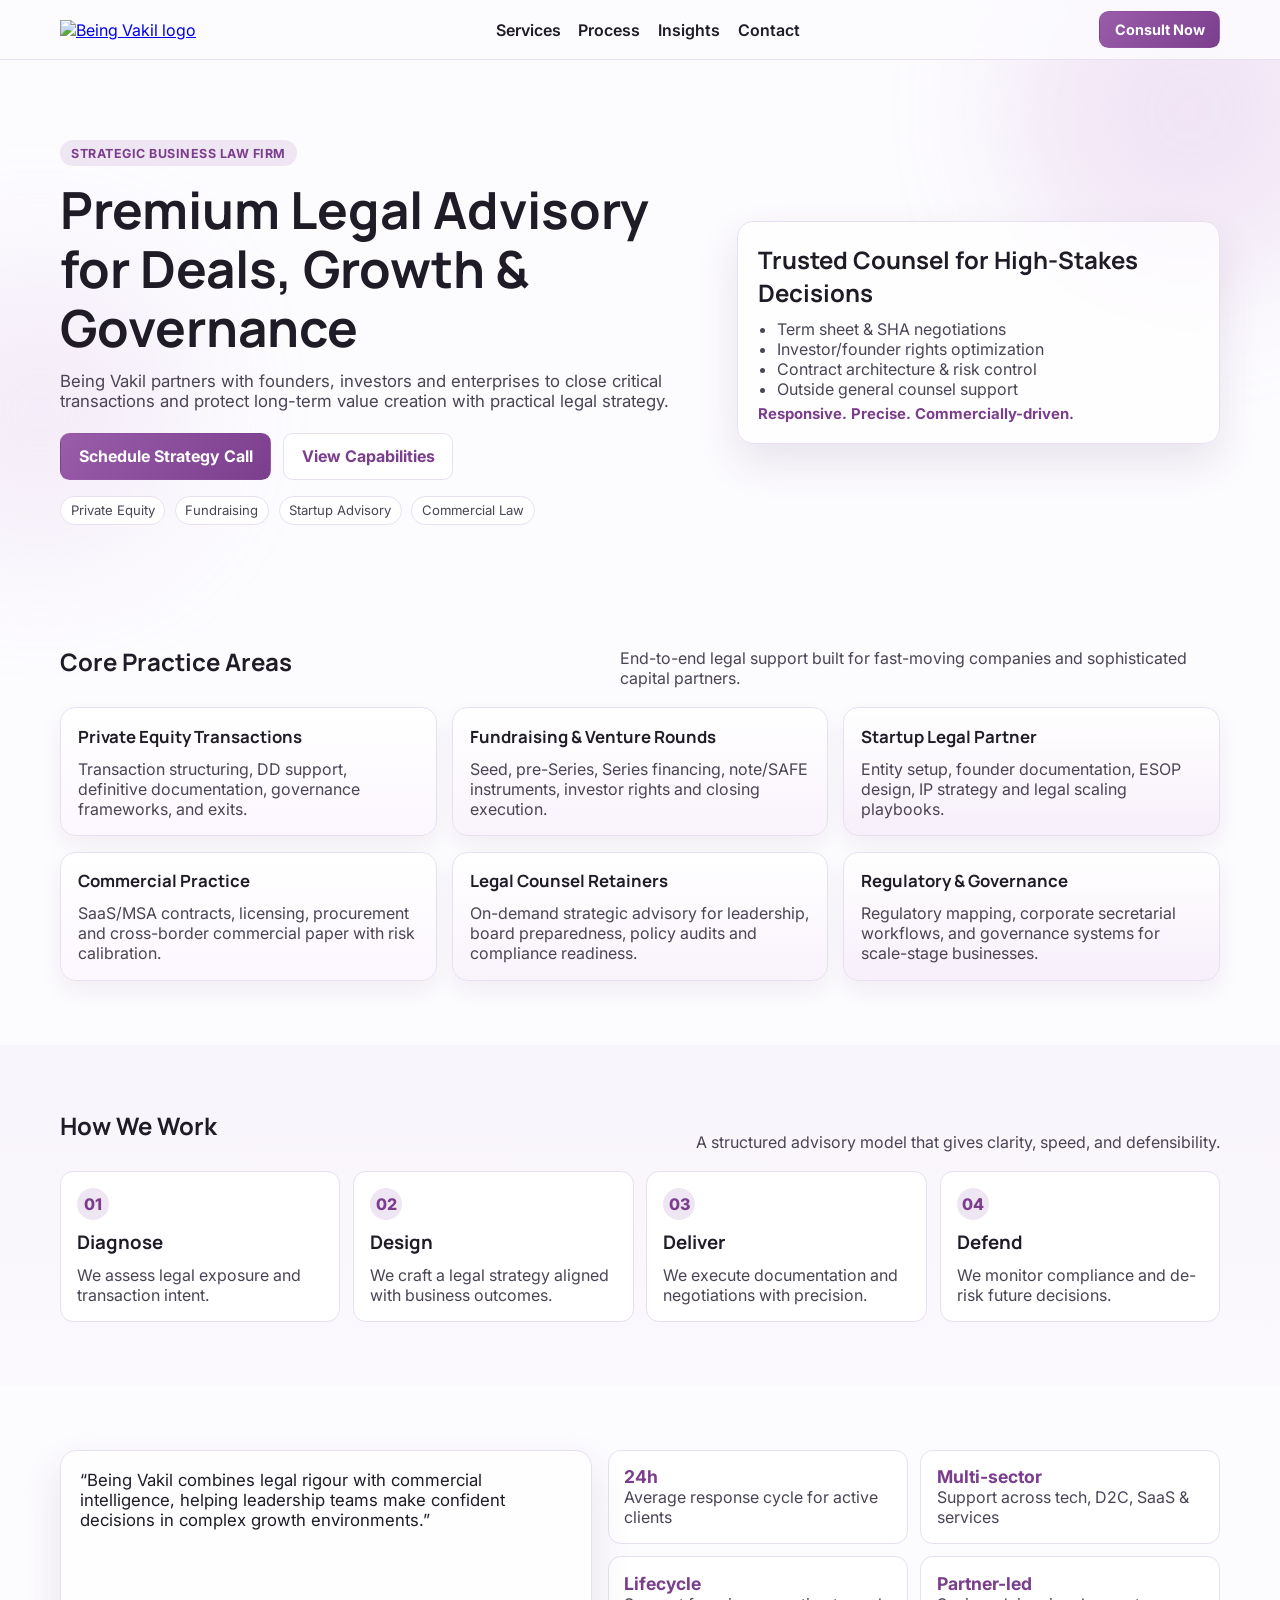
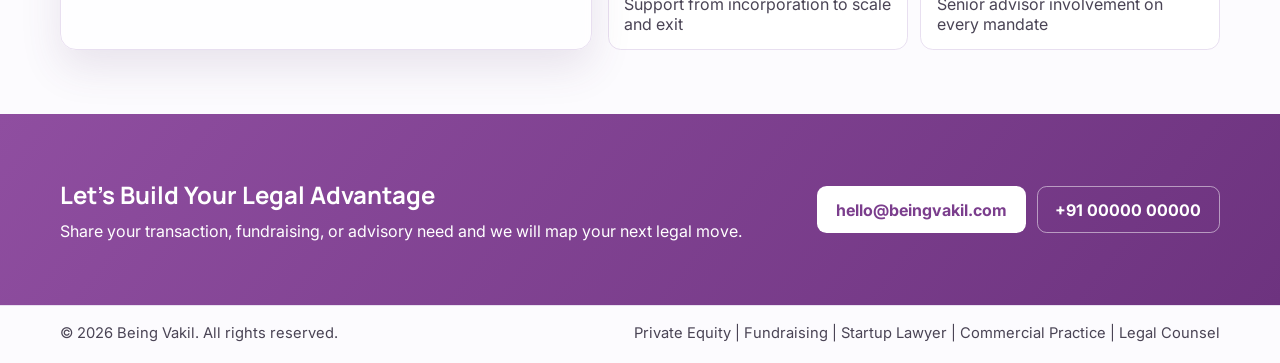
==== index.html @ 8bf1c272 "Upgrade Being Vakil site with premium rich UI/UX" ====
<!doctype html>
<html lang="en">
  <head>
    <meta charset="UTF-8" />
    <meta name="viewport" content="width=device-width, initial-scale=1.0" />
    <title>Being Vakil | Private Equity, Fundraising & Startup Legal Counsel</title>
    <meta
      name="description"
      content="Being Vakil is a business law firm advising private equity funds, founders and growth companies on fundraising, commercial contracts, and strategic legal counsel."
    />
    <link rel="preconnect" href="https://fonts.googleapis.com" />
    <link rel="preconnect" href="https://fonts.gstatic.com" crossorigin />
    <link
      href="https://fonts.googleapis.com/css2?family=Inter:wght@400;500;600;700;800&family=Manrope:wght@700;800&display=swap"
      rel="stylesheet"
    />
    <link rel="stylesheet" href="styles.css" />
  </head>
  <body>
    <div class="bg-orb orb-1" aria-hidden="true"></div>
    <div class="bg-orb orb-2" aria-hidden="true"></div>

    <header class="site-header">
      <div class="container nav-wrap">
        <a href="#" class="brand" aria-label="Being Vakil home">
          <img src="assets/logo.png" alt="Being Vakil logo" />
        </a>
        <nav>
          <ul class="nav-links">
            <li><a href="#services">Services</a></li>
            <li><a href="#process">Process</a></li>
            <li><a href="#insights">Insights</a></li>
            <li><a href="#contact">Contact</a></li>
          </ul>
        </nav>
        <a class="btn btn-sm btn-primary" href="#contact">Consult Now</a>
      </div>
    </header>

    <main>
      <section class="hero">
        <div class="container hero-grid">
          <div>
            <span class="eyebrow">Strategic Business Law Firm</span>
            <h1>Premium Legal Advisory for Deals, Growth & Governance</h1>
            <p class="lead">
              Being Vakil partners with founders, investors and enterprises to close critical transactions and protect long-term
              value creation with practical legal strategy.
            </p>
            <div class="hero-actions">
              <a class="btn btn-primary" href="#contact">Schedule Strategy Call</a>
              <a class="btn btn-soft" href="#services">View Capabilities</a>
            </div>
            <div class="hero-points">
              <span>Private Equity</span>
              <span>Fundraising</span>
              <span>Startup Advisory</span>
              <span>Commercial Law</span>
            </div>
          </div>
          <aside class="panel glass">
            <h2>Trusted Counsel for High-Stakes Decisions</h2>
            <ul>
              <li>Term sheet & SHA negotiations</li>
              <li>Investor/founder rights optimization</li>
              <li>Contract architecture & risk control</li>
              <li>Outside general counsel support</li>
            </ul>
            <p class="panel-foot">Responsive. Precise. Commercially-driven.</p>
          </aside>
        </div>
      </section>

      <section id="services" class="section">
        <div class="container">
          <div class="section-head">
            <h2>Core Practice Areas</h2>
            <p>End-to-end legal support built for fast-moving companies and sophisticated capital partners.</p>
          </div>
          <div class="service-grid">
            <article class="card card-1">
              <h3>Private Equity Transactions</h3>
              <p>Transaction structuring, DD support, definitive documentation, governance frameworks, and exits.</p>
            </article>
            <article class="card card-2">
              <h3>Fundraising & Venture Rounds</h3>
              <p>Seed, pre-Series, Series financing, note/SAFE instruments, investor rights and closing execution.</p>
            </article>
            <article class="card card-3">
              <h3>Startup Legal Partner</h3>
              <p>Entity setup, founder documentation, ESOP design, IP strategy and legal scaling playbooks.</p>
            </article>
            <article class="card card-4">
              <h3>Commercial Practice</h3>
              <p>SaaS/MSA contracts, licensing, procurement and cross-border commercial paper with risk calibration.</p>
            </article>
            <article class="card card-5">
              <h3>Legal Counsel Retainers</h3>
              <p>On-demand strategic advisory for leadership, board preparedness, policy audits and compliance readiness.</p>
            </article>
            <article class="card card-6">
              <h3>Regulatory & Governance</h3>
              <p>Regulatory mapping, corporate secretarial workflows, and governance systems for scale-stage businesses.</p>
            </article>
          </div>
        </div>
      </section>

      <section id="process" class="section alt">
        <div class="container">
          <div class="section-head">
            <h2>How We Work</h2>
            <p>A structured advisory model that gives clarity, speed, and defensibility.</p>
          </div>
          <div class="timeline">
            <article><span>01</span><h3>Diagnose</h3><p>We assess legal exposure and transaction intent.</p></article>
            <article><span>02</span><h3>Design</h3><p>We craft a legal strategy aligned with business outcomes.</p></article>
            <article><span>03</span><h3>Deliver</h3><p>We execute documentation and negotiations with precision.</p></article>
            <article><span>04</span><h3>Defend</h3><p>We monitor compliance and de-risk future decisions.</p></article>
          </div>
        </div>
      </section>

      <section id="insights" class="section">
        <div class="container insights">
          <div class="quote glass">
            <p>
              “Being Vakil combines legal rigour with commercial intelligence, helping leadership teams make confident decisions
              in complex growth environments.”
            </p>
          </div>
          <div class="stat-grid">
            <div><strong>24h</strong><span>Average response cycle for active clients</span></div>
            <div><strong>Multi-sector</strong><span>Support across tech, D2C, SaaS & services</span></div>
            <div><strong>Lifecycle</strong><span>Support from incorporation to scale and exit</span></div>
            <div><strong>Partner-led</strong><span>Senior advisor involvement on every mandate</span></div>
          </div>
        </div>
      </section>

      <section id="contact" class="section cta">
        <div class="container cta-wrap">
          <div>
            <h2>Let’s Build Your Legal Advantage</h2>
            <p>Share your transaction, fundraising, or advisory need and we will map your next legal move.</p>
          </div>
          <div class="cta-actions">
            <a href="mailto:hello@beingvakil.com" class="btn btn-light">hello@beingvakil.com</a>
            <a href="tel:+910000000000" class="btn btn-ghost">+91 00000 00000</a>
          </div>
        </div>
      </section>
    </main>

    <footer class="site-footer">
      <div class="container footer-wrap">
        <p>© <span id="year"></span> Being Vakil. All rights reserved.</p>
        <p>Private Equity | Fundraising | Startup Lawyer | Commercial Practice | Legal Counsel</p>
      </div>
    </footer>

    <script>
      document.getElementById('year').textContent = new Date().getFullYear();
    </script>
  </body>
</html>
---- styles.css ----
:root {
  --brand: #9a5daa;
  --brand-strong: #7b3e8d;
  --brand-soft: #efe6f3;
  --ink: #1f1b27;
  --text: #4a4455;
  --line: #e8dff0;
  --bg: #fcfbfe;
  --white: #fff;
}
* { box-sizing: border-box; }
body { margin: 0; font-family: Inter, sans-serif; color: var(--text); background: var(--bg); }
h1,h2,h3 { color: var(--ink); margin: 0 0 .65rem; font-family: Manrope, Inter, sans-serif; }
p { margin: 0; }
.container { width: min(1160px, 92vw); margin: auto; }

.bg-orb { position: fixed; border-radius: 50%; filter: blur(65px); z-index: -1; opacity: .35; }
.orb-1 { width: 340px; height: 340px; background: #dcbde6; top: -60px; right: -80px; }
.orb-2 { width: 280px; height: 280px; background: #e7d2ee; left: -100px; top: 30%; }

.site-header { position: sticky; top: 0; z-index: 30; border-bottom: 1px solid var(--line); backdrop-filter: blur(10px); background: rgba(252,251,254,.88); }
.nav-wrap { display: flex; align-items: center; justify-content: space-between; padding: .7rem 0; gap: 1rem; }
.brand img { height: 62px; }
.nav-links { display: flex; list-style: none; gap: 1.1rem; margin: 0; padding: 0; }
.nav-links a { text-decoration: none; color: var(--ink); font-weight: 600; }

.hero { padding: 5rem 0 3.5rem; }
.hero-grid { display: grid; grid-template-columns: 1.2fr .9fr; gap: 2rem; align-items: center; }
.eyebrow { display: inline-block; margin-bottom: .85rem; background: var(--brand-soft); color: var(--brand-strong); padding: .35rem .7rem; border-radius: 999px; font-size: .78rem; font-weight: 700; letter-spacing: .04em; text-transform: uppercase; }
h1 { font-size: clamp(2rem, 4vw, 3.35rem); line-height: 1.15; }
.lead { margin-top: .9rem; font-size: 1.05rem; max-width: 62ch; }
.hero-actions { margin-top: 1.35rem; display: flex; gap: .75rem; flex-wrap: wrap; }
.hero-points { margin-top: 1rem; display: flex; flex-wrap: wrap; gap: .6rem; }
.hero-points span { font-size: .82rem; border: 1px solid var(--line); background: #fff; padding: .35rem .6rem; border-radius: 999px; }

.btn { text-decoration: none; border-radius: .6rem; font-weight: 700; display: inline-block; padding: .78rem 1.1rem; border: 1px solid transparent; }
.btn-sm { padding: .56rem .9rem; font-size: .9rem; }
.btn-primary { color: #fff; background: linear-gradient(135deg, var(--brand), var(--brand-strong)); }
.btn-soft { border-color: var(--line); color: var(--brand-strong); background: #fff; }
.btn-light { background: #fff; color: var(--brand-strong); }
.btn-ghost { border-color: rgba(255,255,255,.5); color: #fff; }

.panel { border: 1px solid var(--line); border-radius: 1rem; padding: 1.3rem; }
.glass { background: rgba(255,255,255,.72); box-shadow: 0 18px 42px rgba(90,55,110,.12); backdrop-filter: blur(6px); }
.panel ul { margin: .65rem 0 .35rem; padding-left: 1.15rem; }
.panel-foot { color: var(--brand-strong); font-weight: 700; font-size: .93rem; }

.section { padding: 4rem 0; }
.section-head { display: flex; justify-content: space-between; gap: 1rem; align-items: end; margin-bottom: 1.2rem; }
.section-head p { max-width: 60ch; }
.alt { background: linear-gradient(180deg, #f8f4fb, #fbf9fd); }

.service-grid { display: grid; grid-template-columns: repeat(3,1fr); gap: .95rem; }
.card { padding: 1.05rem; border: 1px solid var(--line); border-radius: .95rem; background: #fff; box-shadow: 0 10px 24px rgba(60,34,76,.06); }
.card h3 { font-size: 1.05rem; }
.card-1,.card-4 { background: linear-gradient(180deg,#fff,#fcf7ff); }
.card-2,.card-5 { background: linear-gradient(180deg,#fff,#f9f3fc); }
.card-3,.card-6 { background: linear-gradient(180deg,#fff,#f7effa); }

.timeline { display: grid; grid-template-columns: repeat(4,1fr); gap: .8rem; }
.timeline article { background: #fff; border: 1px solid var(--line); border-radius: .8rem; padding: 1rem; }
.timeline span { display: inline-flex; width: 2rem; height: 2rem; border-radius: 50%; align-items: center; justify-content: center; background: var(--brand-soft); color: var(--brand-strong); font-weight: 800; margin-bottom: .55rem; }

.insights { display: grid; grid-template-columns: 1fr 1.15fr; gap: 1rem; }
.quote { padding: 1.2rem; border: 1px solid var(--line); border-radius: 1rem; font-size: 1.05rem; color: var(--ink); }
.stat-grid { display: grid; grid-template-columns: repeat(2,1fr); gap: .8rem; }
.stat-grid div { background: #fff; border: 1px solid var(--line); border-radius: .8rem; padding: .95rem; }
.stat-grid strong { color: var(--brand-strong); display: block; font-size: 1.1rem; }

.cta { background: linear-gradient(128deg, #8f4ea0, #6d337f); color: #fff; }
.cta h2, .cta p { color: #fff; }
.cta-wrap { display: flex; justify-content: space-between; align-items: center; gap: 1rem; }
.cta-actions { display: flex; gap: .7rem; flex-wrap: wrap; }

.site-footer { border-top: 1px solid var(--line); padding: 1.1rem 0 1.3rem; font-size: .92rem; }
.footer-wrap { display:flex; justify-content: space-between; gap:1rem; flex-wrap: wrap; }

@media (max-width: 980px) {
  .hero-grid,.insights,.service-grid,.timeline { grid-template-columns: 1fr; }
  .nav-links { display: none; }
  .site-header .btn-sm { display: none; }
  .section-head { flex-direction: column; align-items: start; }
  .cta-wrap { flex-direction: column; align-items: start; }
}
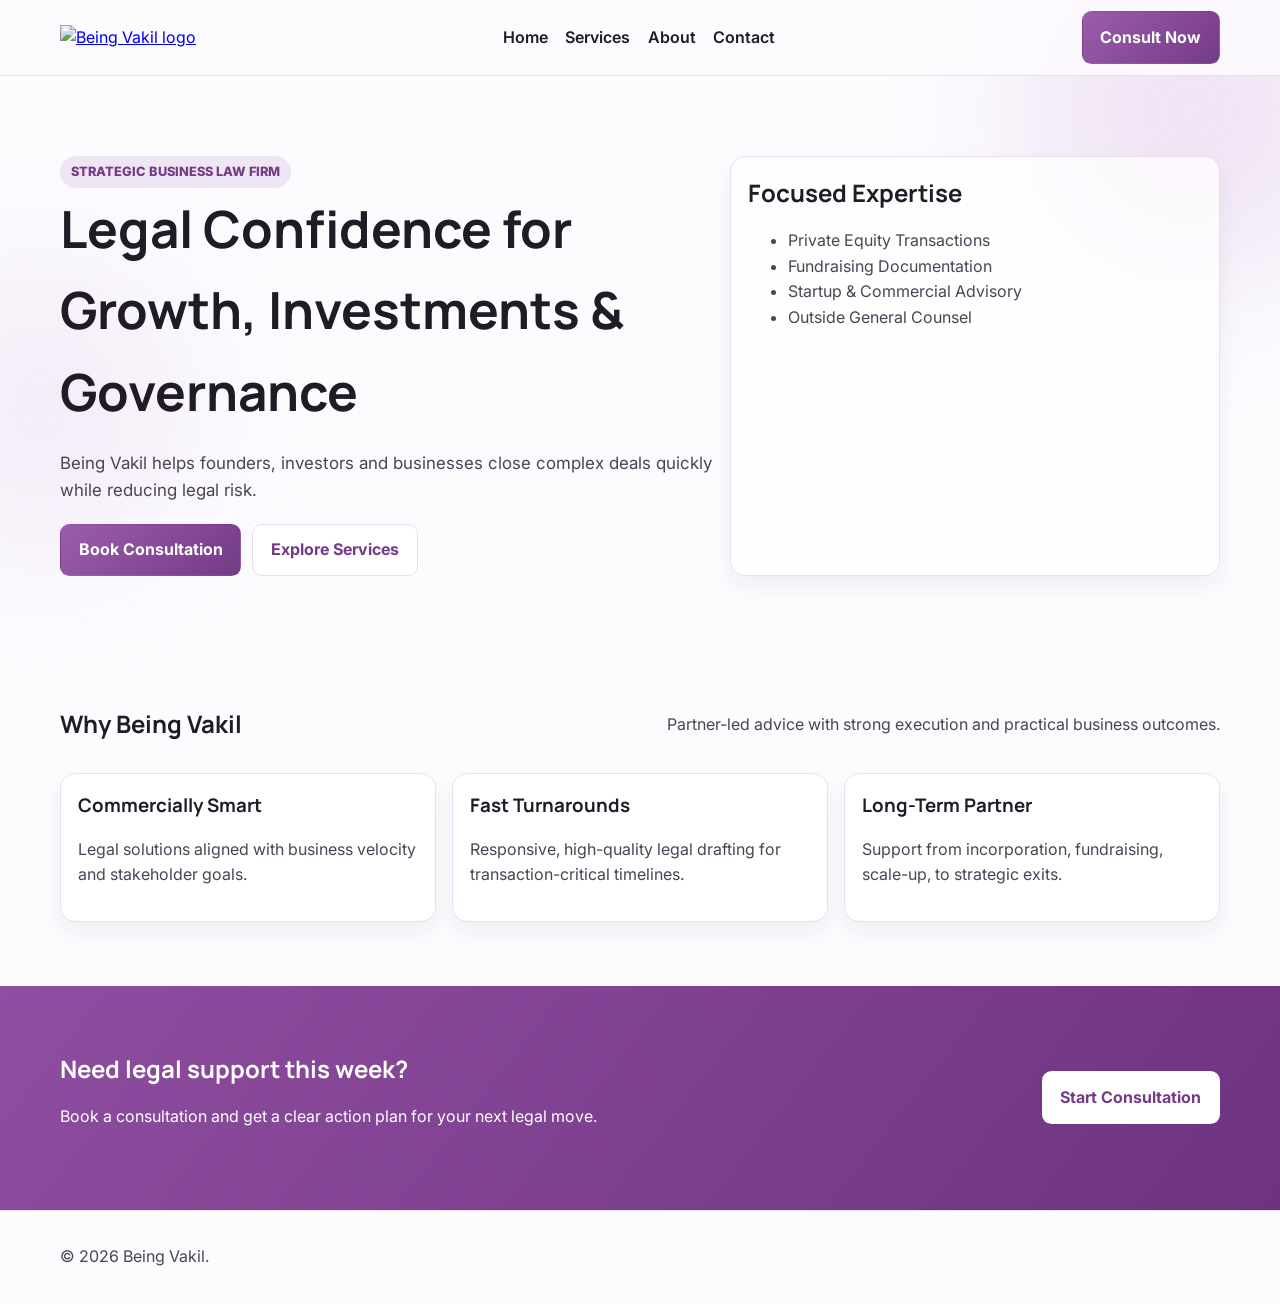
==== commit 686a7a8a: "Build rich multi-page UX with micro-interactions and consultation form" ====
--- a/index.html
+++ b/index.html
@@ -3,37 +3,31 @@
   <head>
     <meta charset="UTF-8" />
     <meta name="viewport" content="width=device-width, initial-scale=1.0" />
-    <title>Being Vakil | Private Equity, Fundraising & Startup Legal Counsel</title>
-    <meta
-      name="description"
-      content="Being Vakil is a business law firm advising private equity funds, founders and growth companies on fundraising, commercial contracts, and strategic legal counsel."
-    />
+    <title>Being Vakil | Premium Legal Advisory</title>
+    <meta name="description" content="Being Vakil advises founders, funds, and enterprises on private equity, fundraising, commercial practice and strategic legal counsel." />
     <link rel="preconnect" href="https://fonts.googleapis.com" />
     <link rel="preconnect" href="https://fonts.gstatic.com" crossorigin />
-    <link
-      href="https://fonts.googleapis.com/css2?family=Inter:wght@400;500;600;700;800&family=Manrope:wght@700;800&display=swap"
-      rel="stylesheet"
-    />
+    <link href="https://fonts.googleapis.com/css2?family=Inter:wght@400;500;600;700;800&family=Manrope:wght@700;800&display=swap" rel="stylesheet" />
     <link rel="stylesheet" href="styles.css" />
   </head>
   <body>
     <div class="bg-orb orb-1" aria-hidden="true"></div>
     <div class="bg-orb orb-2" aria-hidden="true"></div>
-
     <header class="site-header">
       <div class="container nav-wrap">
-        <a href="#" class="brand" aria-label="Being Vakil home">
-          <img src="assets/logo.png" alt="Being Vakil logo" />
-        </a>
-        <nav>
+        <a href="index.html" class="brand"><img src="assets/logo.png" alt="Being Vakil logo" /></a>
+        <button class="hamburger" aria-label="Open navigation" aria-expanded="false" aria-controls="mobile-menu">
+          <span></span><span></span><span></span>
+        </button>
+        <nav id="mobile-menu" class="nav-shell">
           <ul class="nav-links">
-            <li><a href="#services">Services</a></li>
-            <li><a href="#process">Process</a></li>
-            <li><a href="#insights">Insights</a></li>
-            <li><a href="#contact">Contact</a></li>
+            <li><a href="index.html">Home</a></li>
+            <li><a href="services.html">Services</a></li>
+            <li><a href="about.html">About</a></li>
+            <li><a href="contact.html">Contact</a></li>
           </ul>
         </nav>
-        <a class="btn btn-sm btn-primary" href="#contact">Consult Now</a>
+        <a class="btn btn-sm btn-primary hide-mobile" href="contact.html">Consult Now</a>
       </div>
     </header>
 
@@ -42,125 +36,49 @@
         <div class="container hero-grid">
           <div>
             <span class="eyebrow">Strategic Business Law Firm</span>
-            <h1>Premium Legal Advisory for Deals, Growth & Governance</h1>
-            <p class="lead">
-              Being Vakil partners with founders, investors and enterprises to close critical transactions and protect long-term
-              value creation with practical legal strategy.
-            </p>
+            <h1>Legal Confidence for Growth, Investments & Governance</h1>
+            <p class="lead">Being Vakil helps founders, investors and businesses close complex deals quickly while reducing legal risk.</p>
             <div class="hero-actions">
-              <a class="btn btn-primary" href="#contact">Schedule Strategy Call</a>
-              <a class="btn btn-soft" href="#services">View Capabilities</a>
-            </div>
-            <div class="hero-points">
-              <span>Private Equity</span>
-              <span>Fundraising</span>
-              <span>Startup Advisory</span>
-              <span>Commercial Law</span>
+              <a class="btn btn-primary" href="contact.html">Book Consultation</a>
+              <a class="btn btn-soft" href="services.html">Explore Services</a>
             </div>
           </div>
-          <aside class="panel glass">
-            <h2>Trusted Counsel for High-Stakes Decisions</h2>
+          <aside class="panel glass hover-lift">
+            <h2>Focused Expertise</h2>
             <ul>
-              <li>Term sheet & SHA negotiations</li>
-              <li>Investor/founder rights optimization</li>
-              <li>Contract architecture & risk control</li>
-              <li>Outside general counsel support</li>
+              <li>Private Equity Transactions</li>
+              <li>Fundraising Documentation</li>
+              <li>Startup & Commercial Advisory</li>
+              <li>Outside General Counsel</li>
             </ul>
-            <p class="panel-foot">Responsive. Precise. Commercially-driven.</p>
           </aside>
         </div>
       </section>
 
-      <section id="services" class="section">
-        <div class="container">
-          <div class="section-head">
-            <h2>Core Practice Areas</h2>
-            <p>End-to-end legal support built for fast-moving companies and sophisticated capital partners.</p>
-          </div>
-          <div class="service-grid">
-            <article class="card card-1">
-              <h3>Private Equity Transactions</h3>
-              <p>Transaction structuring, DD support, definitive documentation, governance frameworks, and exits.</p>
-            </article>
-            <article class="card card-2">
-              <h3>Fundraising & Venture Rounds</h3>
-              <p>Seed, pre-Series, Series financing, note/SAFE instruments, investor rights and closing execution.</p>
-            </article>
-            <article class="card card-3">
-              <h3>Startup Legal Partner</h3>
-              <p>Entity setup, founder documentation, ESOP design, IP strategy and legal scaling playbooks.</p>
-            </article>
-            <article class="card card-4">
-              <h3>Commercial Practice</h3>
-              <p>SaaS/MSA contracts, licensing, procurement and cross-border commercial paper with risk calibration.</p>
-            </article>
-            <article class="card card-5">
-              <h3>Legal Counsel Retainers</h3>
-              <p>On-demand strategic advisory for leadership, board preparedness, policy audits and compliance readiness.</p>
-            </article>
-            <article class="card card-6">
-              <h3>Regulatory & Governance</h3>
-              <p>Regulatory mapping, corporate secretarial workflows, and governance systems for scale-stage businesses.</p>
-            </article>
-          </div>
+      <section class="section">
+        <div class="container section-head">
+          <h2>Why Being Vakil</h2>
+          <p>Partner-led advice with strong execution and practical business outcomes.</p>
+        </div>
+        <div class="container cards-3">
+          <article class="card hover-lift"><h3>Commercially Smart</h3><p>Legal solutions aligned with business velocity and stakeholder goals.</p></article>
+          <article class="card hover-lift"><h3>Fast Turnarounds</h3><p>Responsive, high-quality legal drafting for transaction-critical timelines.</p></article>
+          <article class="card hover-lift"><h3>Long-Term Partner</h3><p>Support from incorporation, fundraising, scale-up, to strategic exits.</p></article>
         </div>
       </section>
 
-      <section id="process" class="section alt">
-        <div class="container">
-          <div class="section-head">
-            <h2>How We Work</h2>
-            <p>A structured advisory model that gives clarity, speed, and defensibility.</p>
-          </div>
-          <div class="timeline">
-            <article><span>01</span><h3>Diagnose</h3><p>We assess legal exposure and transaction intent.</p></article>
-            <article><span>02</span><h3>Design</h3><p>We craft a legal strategy aligned with business outcomes.</p></article>
-            <article><span>03</span><h3>Deliver</h3><p>We execute documentation and negotiations with precision.</p></article>
-            <article><span>04</span><h3>Defend</h3><p>We monitor compliance and de-risk future decisions.</p></article>
-          </div>
-        </div>
-      </section>
-
-      <section id="insights" class="section">
-        <div class="container insights">
-          <div class="quote glass">
-            <p>
-              “Being Vakil combines legal rigour with commercial intelligence, helping leadership teams make confident decisions
-              in complex growth environments.”
-            </p>
-          </div>
-          <div class="stat-grid">
-            <div><strong>24h</strong><span>Average response cycle for active clients</span></div>
-            <div><strong>Multi-sector</strong><span>Support across tech, D2C, SaaS & services</span></div>
-            <div><strong>Lifecycle</strong><span>Support from incorporation to scale and exit</span></div>
-            <div><strong>Partner-led</strong><span>Senior advisor involvement on every mandate</span></div>
-          </div>
-        </div>
-      </section>
-
-      <section id="contact" class="section cta">
+      <section class="section cta">
         <div class="container cta-wrap">
           <div>
-            <h2>Let’s Build Your Legal Advantage</h2>
-            <p>Share your transaction, fundraising, or advisory need and we will map your next legal move.</p>
+            <h2>Need legal support this week?</h2>
+            <p>Book a consultation and get a clear action plan for your next legal move.</p>
           </div>
-          <div class="cta-actions">
-            <a href="mailto:hello@beingvakil.com" class="btn btn-light">hello@beingvakil.com</a>
-            <a href="tel:+910000000000" class="btn btn-ghost">+91 00000 00000</a>
-          </div>
+          <a href="contact.html" class="btn btn-light">Start Consultation</a>
         </div>
       </section>
     </main>
 
-    <footer class="site-footer">
-      <div class="container footer-wrap">
-        <p>© <span id="year"></span> Being Vakil. All rights reserved.</p>
-        <p>Private Equity | Fundraising | Startup Lawyer | Commercial Practice | Legal Counsel</p>
-      </div>
-    </footer>
-
-    <script>
-      document.getElementById('year').textContent = new Date().getFullYear();
-    </script>
+    <footer class="site-footer"><div class="container footer-wrap"><p>© <span id="year"></span> Being Vakil.</p></div></footer>
+    <script src="script.js"></script>
   </body>
 </html>
--- a/styles.css
+++ b/styles.css
@@ -1,84 +1,20 @@
-:root {
-  --brand: #9a5daa;
-  --brand-strong: #7b3e8d;
-  --brand-soft: #efe6f3;
-  --ink: #1f1b27;
-  --text: #4a4455;
-  --line: #e8dff0;
-  --bg: #fcfbfe;
-  --white: #fff;
-}
-* { box-sizing: border-box; }
-body { margin: 0; font-family: Inter, sans-serif; color: var(--text); background: var(--bg); }
-h1,h2,h3 { color: var(--ink); margin: 0 0 .65rem; font-family: Manrope, Inter, sans-serif; }
-p { margin: 0; }
-.container { width: min(1160px, 92vw); margin: auto; }
-
-.bg-orb { position: fixed; border-radius: 50%; filter: blur(65px); z-index: -1; opacity: .35; }
-.orb-1 { width: 340px; height: 340px; background: #dcbde6; top: -60px; right: -80px; }
-.orb-2 { width: 280px; height: 280px; background: #e7d2ee; left: -100px; top: 30%; }
-
-.site-header { position: sticky; top: 0; z-index: 30; border-bottom: 1px solid var(--line); backdrop-filter: blur(10px); background: rgba(252,251,254,.88); }
-.nav-wrap { display: flex; align-items: center; justify-content: space-between; padding: .7rem 0; gap: 1rem; }
-.brand img { height: 62px; }
-.nav-links { display: flex; list-style: none; gap: 1.1rem; margin: 0; padding: 0; }
-.nav-links a { text-decoration: none; color: var(--ink); font-weight: 600; }
-
-.hero { padding: 5rem 0 3.5rem; }
-.hero-grid { display: grid; grid-template-columns: 1.2fr .9fr; gap: 2rem; align-items: center; }
-.eyebrow { display: inline-block; margin-bottom: .85rem; background: var(--brand-soft); color: var(--brand-strong); padding: .35rem .7rem; border-radius: 999px; font-size: .78rem; font-weight: 700; letter-spacing: .04em; text-transform: uppercase; }
-h1 { font-size: clamp(2rem, 4vw, 3.35rem); line-height: 1.15; }
-.lead { margin-top: .9rem; font-size: 1.05rem; max-width: 62ch; }
-.hero-actions { margin-top: 1.35rem; display: flex; gap: .75rem; flex-wrap: wrap; }
-.hero-points { margin-top: 1rem; display: flex; flex-wrap: wrap; gap: .6rem; }
-.hero-points span { font-size: .82rem; border: 1px solid var(--line); background: #fff; padding: .35rem .6rem; border-radius: 999px; }
-
-.btn { text-decoration: none; border-radius: .6rem; font-weight: 700; display: inline-block; padding: .78rem 1.1rem; border: 1px solid transparent; }
-.btn-sm { padding: .56rem .9rem; font-size: .9rem; }
-.btn-primary { color: #fff; background: linear-gradient(135deg, var(--brand), var(--brand-strong)); }
-.btn-soft { border-color: var(--line); color: var(--brand-strong); background: #fff; }
-.btn-light { background: #fff; color: var(--brand-strong); }
-.btn-ghost { border-color: rgba(255,255,255,.5); color: #fff; }
-
-.panel { border: 1px solid var(--line); border-radius: 1rem; padding: 1.3rem; }
-.glass { background: rgba(255,255,255,.72); box-shadow: 0 18px 42px rgba(90,55,110,.12); backdrop-filter: blur(6px); }
-.panel ul { margin: .65rem 0 .35rem; padding-left: 1.15rem; }
-.panel-foot { color: var(--brand-strong); font-weight: 700; font-size: .93rem; }
-
-.section { padding: 4rem 0; }
-.section-head { display: flex; justify-content: space-between; gap: 1rem; align-items: end; margin-bottom: 1.2rem; }
-.section-head p { max-width: 60ch; }
-.alt { background: linear-gradient(180deg, #f8f4fb, #fbf9fd); }
-
-.service-grid { display: grid; grid-template-columns: repeat(3,1fr); gap: .95rem; }
-.card { padding: 1.05rem; border: 1px solid var(--line); border-radius: .95rem; background: #fff; box-shadow: 0 10px 24px rgba(60,34,76,.06); }
-.card h3 { font-size: 1.05rem; }
-.card-1,.card-4 { background: linear-gradient(180deg,#fff,#fcf7ff); }
-.card-2,.card-5 { background: linear-gradient(180deg,#fff,#f9f3fc); }
-.card-3,.card-6 { background: linear-gradient(180deg,#fff,#f7effa); }
-
-.timeline { display: grid; grid-template-columns: repeat(4,1fr); gap: .8rem; }
-.timeline article { background: #fff; border: 1px solid var(--line); border-radius: .8rem; padding: 1rem; }
-.timeline span { display: inline-flex; width: 2rem; height: 2rem; border-radius: 50%; align-items: center; justify-content: center; background: var(--brand-soft); color: var(--brand-strong); font-weight: 800; margin-bottom: .55rem; }
-
-.insights { display: grid; grid-template-columns: 1fr 1.15fr; gap: 1rem; }
-.quote { padding: 1.2rem; border: 1px solid var(--line); border-radius: 1rem; font-size: 1.05rem; color: var(--ink); }
-.stat-grid { display: grid; grid-template-columns: repeat(2,1fr); gap: .8rem; }
-.stat-grid div { background: #fff; border: 1px solid var(--line); border-radius: .8rem; padding: .95rem; }
-.stat-grid strong { color: var(--brand-strong); display: block; font-size: 1.1rem; }
-
-.cta { background: linear-gradient(128deg, #8f4ea0, #6d337f); color: #fff; }
-.cta h2, .cta p { color: #fff; }
-.cta-wrap { display: flex; justify-content: space-between; align-items: center; gap: 1rem; }
-.cta-actions { display: flex; gap: .7rem; flex-wrap: wrap; }
-
-.site-footer { border-top: 1px solid var(--line); padding: 1.1rem 0 1.3rem; font-size: .92rem; }
-.footer-wrap { display:flex; justify-content: space-between; gap:1rem; flex-wrap: wrap; }
-
-@media (max-width: 980px) {
-  .hero-grid,.insights,.service-grid,.timeline { grid-template-columns: 1fr; }
-  .nav-links { display: none; }
-  .site-header .btn-sm { display: none; }
-  .section-head { flex-direction: column; align-items: start; }
-  .cta-wrap { flex-direction: column; align-items: start; }
-}
+:root { --brand:#9a5daa; --brand-strong:#743b86; --brand-soft:#efe6f3; --ink:#1f1b27; --text:#4a4455; --line:#e8dff0; --bg:#fcfbfe; }
+*{box-sizing:border-box} body{margin:0;font-family:Inter,sans-serif;color:var(--text);background:var(--bg);line-height:1.6}
+h1,h2,h3{font-family:Manrope,Inter,sans-serif;color:var(--ink);margin:0 0 .65rem}.container{width:min(1160px,92vw);margin:auto}
+.bg-orb{position:fixed;border-radius:50%;filter:blur(65px);z-index:-1;opacity:.35}.orb-1{width:340px;height:340px;background:#dcbde6;top:-60px;right:-80px}.orb-2{width:280px;height:280px;background:#e7d2ee;left:-100px;top:30%}
+.site-header{position:sticky;top:0;z-index:30;border-bottom:1px solid var(--line);backdrop-filter:blur(10px);background:rgba(252,251,254,.88)}
+.nav-wrap{display:flex;align-items:center;justify-content:space-between;padding:.7rem 0;gap:1rem}.brand img{height:62px}
+.nav-shell{display:flex}.nav-links{display:flex;list-style:none;gap:1.1rem;margin:0;padding:0}.nav-links a{text-decoration:none;color:var(--ink);font-weight:600;position:relative}
+.nav-links a::after{content:"";position:absolute;left:0;bottom:-4px;width:0;height:2px;background:var(--brand);transition:width .25s ease}.nav-links a:hover::after{width:100%}
+.hamburger{display:none;background:transparent;border:0;cursor:pointer}.hamburger span{display:block;width:24px;height:2px;background:var(--ink);margin:5px 0;transition:.3s}
+.section{padding:4rem 0}.hero{padding:5rem 0 3.5rem}.hero-grid,.cards-3{display:grid;grid-template-columns:1.2fr .9fr;gap:1rem}.cards-3{grid-template-columns:repeat(3,1fr)}
+.eyebrow{display:inline-block;background:var(--brand-soft);color:var(--brand-strong);padding:.35rem .7rem;border-radius:999px;font-size:.8rem;font-weight:800;text-transform:uppercase}
+h1{font-size:clamp(2rem,4vw,3.2rem)}.lead{font-size:1.06rem;max-width:62ch}.hero-actions{margin-top:1.2rem;display:flex;gap:.7rem;flex-wrap:wrap}
+.btn{display:inline-block;text-decoration:none;border-radius:.6rem;font-weight:700;padding:.78rem 1.1rem;border:1px solid transparent;transition:transform .2s ease, box-shadow .2s ease, background .2s ease}
+.btn:hover{transform:translateY(-2px);box-shadow:0 12px 24px rgba(60,34,76,.15)}.btn-primary{color:#fff;background:linear-gradient(135deg,var(--brand),var(--brand-strong))}.btn-soft{border-color:var(--line);color:var(--brand-strong);background:#fff}.btn-light{background:#fff;color:var(--brand-strong)}
+.card,.panel{padding:1.05rem;border:1px solid var(--line);border-radius:.95rem;background:#fff;box-shadow:0 10px 24px rgba(60,34,76,.06);transition:transform .25s ease, box-shadow .25s ease}
+.hover-lift:hover{transform:translateY(-6px);box-shadow:0 16px 28px rgba(60,34,76,.13)}.glass{background:rgba(255,255,255,.72);backdrop-filter:blur(6px)}
+.section-head{display:flex;justify-content:space-between;gap:1rem;align-items:end;margin-bottom:1.2rem}.cta{background:linear-gradient(128deg,#8f4ea0,#6d337f);color:#fff}.cta h2,.cta p{color:#fff}.cta-wrap{display:flex;justify-content:space-between;align-items:center;gap:1rem}
+.form-wrap{max-width:820px}.form-wrap form{display:grid;gap:.8rem}.form-wrap label{font-weight:600;color:var(--ink);display:grid;gap:.35rem}.form-wrap input,.form-wrap select,.form-wrap textarea{border:1px solid var(--line);border-radius:.55rem;padding:.7rem .75rem;font:inherit}.form-wrap input:focus,.form-wrap select:focus,.form-wrap textarea:focus{outline:2px solid #d8c0e0}
+.form-actions{display:flex;gap:.7rem;flex-wrap:wrap}.site-footer{border-top:1px solid var(--line);padding:1.1rem 0}
+@media (max-width:980px){.hero-grid,.cards-3{grid-template-columns:1fr}.hide-mobile{display:none}.hamburger{display:block}.nav-shell{position:absolute;top:78px;left:0;right:0;background:#fff;border-bottom:1px solid var(--line);padding:.8rem 4vw;display:none}.nav-shell.open{display:block}.nav-links{flex-direction:column}.section-head{flex-direction:column;align-items:start}}
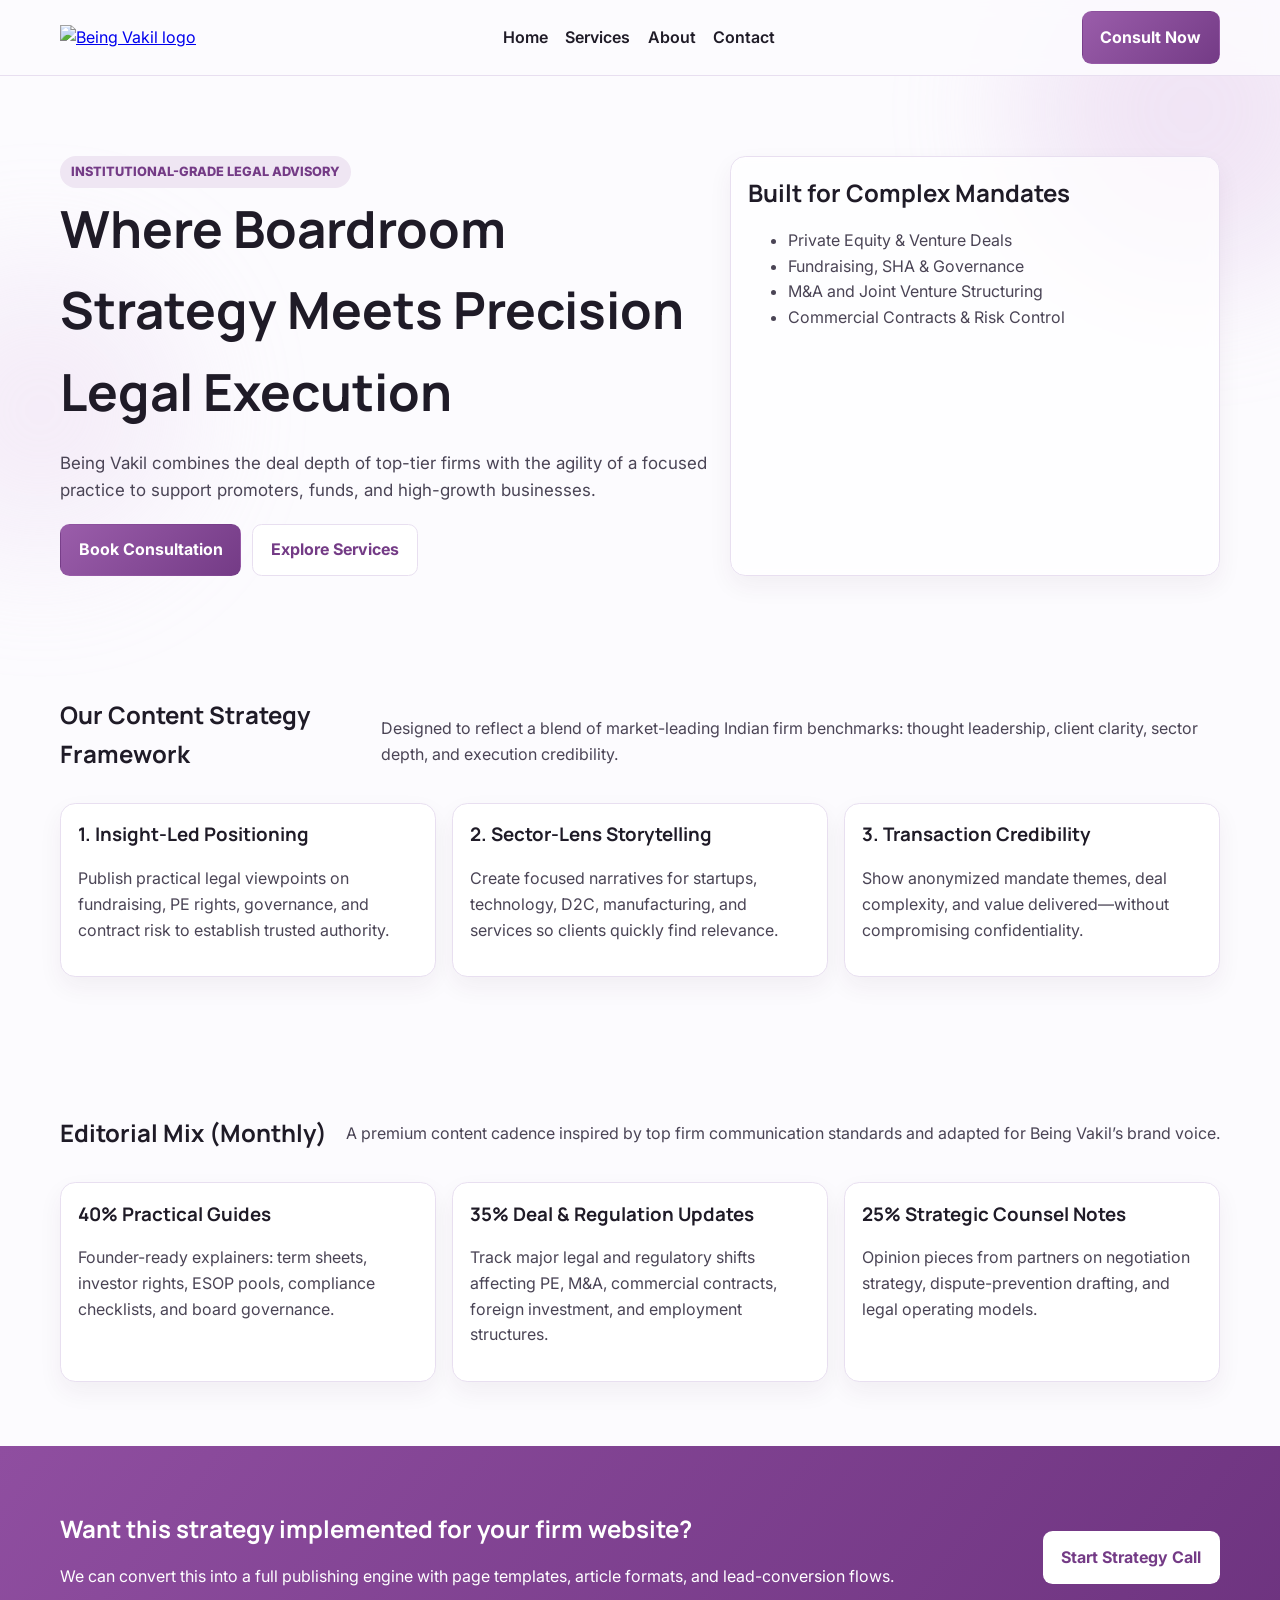
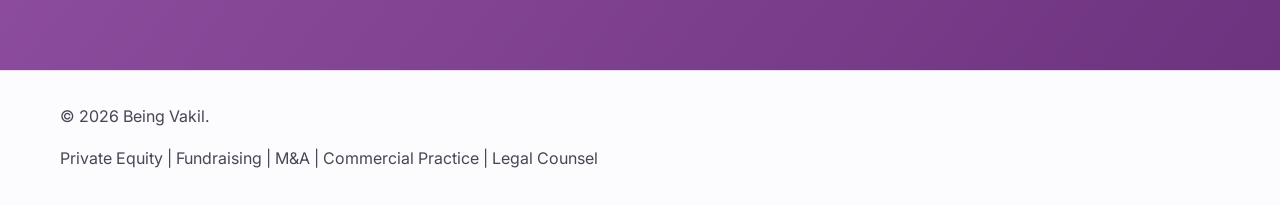
==== commit f14d3b77: "Refine site messaging with top-tier India law firm inspired content strategy" ====
--- a/index.html
+++ b/index.html
@@ -3,82 +3,28 @@
   <head>
     <meta charset="UTF-8" />
     <meta name="viewport" content="width=device-width, initial-scale=1.0" />
-    <title>Being Vakil | Premium Legal Advisory</title>
-    <meta name="description" content="Being Vakil advises founders, funds, and enterprises on private equity, fundraising, commercial practice and strategic legal counsel." />
+    <title>Being Vakil | Strategic Corporate Law Advisory</title>
+    <meta name="description" content="Being Vakil delivers partner-led corporate legal advisory for private equity, fundraising, M&A, governance and commercial strategy." />
     <link rel="preconnect" href="https://fonts.googleapis.com" />
     <link rel="preconnect" href="https://fonts.gstatic.com" crossorigin />
     <link href="https://fonts.googleapis.com/css2?family=Inter:wght@400;500;600;700;800&family=Manrope:wght@700;800&display=swap" rel="stylesheet" />
     <link rel="stylesheet" href="styles.css" />
   </head>
   <body>
-    <div class="bg-orb orb-1" aria-hidden="true"></div>
-    <div class="bg-orb orb-2" aria-hidden="true"></div>
-    <header class="site-header">
-      <div class="container nav-wrap">
-        <a href="index.html" class="brand"><img src="assets/logo.png" alt="Being Vakil logo" /></a>
-        <button class="hamburger" aria-label="Open navigation" aria-expanded="false" aria-controls="mobile-menu">
-          <span></span><span></span><span></span>
-        </button>
-        <nav id="mobile-menu" class="nav-shell">
-          <ul class="nav-links">
-            <li><a href="index.html">Home</a></li>
-            <li><a href="services.html">Services</a></li>
-            <li><a href="about.html">About</a></li>
-            <li><a href="contact.html">Contact</a></li>
-          </ul>
-        </nav>
-        <a class="btn btn-sm btn-primary hide-mobile" href="contact.html">Consult Now</a>
-      </div>
-    </header>
+    <div class="bg-orb orb-1" aria-hidden="true"></div><div class="bg-orb orb-2" aria-hidden="true"></div>
+    <header class="site-header"><div class="container nav-wrap"><a href="index.html" class="brand"><img src="assets/logo.png" alt="Being Vakil logo" /></a><button class="hamburger" aria-label="Open navigation" aria-expanded="false" aria-controls="mobile-menu"><span></span><span></span><span></span></button><nav id="mobile-menu" class="nav-shell"><ul class="nav-links"><li><a href="index.html">Home</a></li><li><a href="services.html">Services</a></li><li><a href="about.html">About</a></li><li><a href="contact.html">Contact</a></li></ul></nav><a class="btn btn-sm btn-primary hide-mobile" href="contact.html">Consult Now</a></div></header>
 
     <main>
-      <section class="hero">
-        <div class="container hero-grid">
-          <div>
-            <span class="eyebrow">Strategic Business Law Firm</span>
-            <h1>Legal Confidence for Growth, Investments & Governance</h1>
-            <p class="lead">Being Vakil helps founders, investors and businesses close complex deals quickly while reducing legal risk.</p>
-            <div class="hero-actions">
-              <a class="btn btn-primary" href="contact.html">Book Consultation</a>
-              <a class="btn btn-soft" href="services.html">Explore Services</a>
-            </div>
-          </div>
-          <aside class="panel glass hover-lift">
-            <h2>Focused Expertise</h2>
-            <ul>
-              <li>Private Equity Transactions</li>
-              <li>Fundraising Documentation</li>
-              <li>Startup & Commercial Advisory</li>
-              <li>Outside General Counsel</li>
-            </ul>
-          </aside>
-        </div>
-      </section>
+      <section class="hero"><div class="container hero-grid"><div><span class="eyebrow">Institutional-Grade Legal Advisory</span><h1>Where Boardroom Strategy Meets Precision Legal Execution</h1><p class="lead">Being Vakil combines the deal depth of top-tier firms with the agility of a focused practice to support promoters, funds, and high-growth businesses.</p><div class="hero-actions"><a class="btn btn-primary" href="contact.html">Book Consultation</a><a class="btn btn-soft" href="services.html">Explore Services</a></div></div><aside class="panel glass hover-lift"><h2>Built for Complex Mandates</h2><ul><li>Private Equity & Venture Deals</li><li>Fundraising, SHA & Governance</li><li>M&A and Joint Venture Structuring</li><li>Commercial Contracts & Risk Control</li></ul></aside></div></section>
 
-      <section class="section">
-        <div class="container section-head">
-          <h2>Why Being Vakil</h2>
-          <p>Partner-led advice with strong execution and practical business outcomes.</p>
-        </div>
-        <div class="container cards-3">
-          <article class="card hover-lift"><h3>Commercially Smart</h3><p>Legal solutions aligned with business velocity and stakeholder goals.</p></article>
-          <article class="card hover-lift"><h3>Fast Turnarounds</h3><p>Responsive, high-quality legal drafting for transaction-critical timelines.</p></article>
-          <article class="card hover-lift"><h3>Long-Term Partner</h3><p>Support from incorporation, fundraising, scale-up, to strategic exits.</p></article>
-        </div>
-      </section>
+      <section class="section"><div class="container section-head"><h2>Our Content Strategy Framework</h2><p>Designed to reflect a blend of market-leading Indian firm benchmarks: thought leadership, client clarity, sector depth, and execution credibility.</p></div><div class="container cards-3"><article class="card hover-lift"><h3>1. Insight-Led Positioning</h3><p>Publish practical legal viewpoints on fundraising, PE rights, governance, and contract risk to establish trusted authority.</p></article><article class="card hover-lift"><h3>2. Sector-Lens Storytelling</h3><p>Create focused narratives for startups, technology, D2C, manufacturing, and services so clients quickly find relevance.</p></article><article class="card hover-lift"><h3>3. Transaction Credibility</h3><p>Show anonymized mandate themes, deal complexity, and value delivered—without compromising confidentiality.</p></article></div></section>
 
-      <section class="section cta">
-        <div class="container cta-wrap">
-          <div>
-            <h2>Need legal support this week?</h2>
-            <p>Book a consultation and get a clear action plan for your next legal move.</p>
-          </div>
-          <a href="contact.html" class="btn btn-light">Start Consultation</a>
-        </div>
-      </section>
+      <section class="section alt"><div class="container section-head"><h2>Editorial Mix (Monthly)</h2><p>A premium content cadence inspired by top firm communication standards and adapted for Being Vakil’s brand voice.</p></div><div class="container cards-3"><article class="card hover-lift"><h3>40% Practical Guides</h3><p>Founder-ready explainers: term sheets, investor rights, ESOP pools, compliance checklists, and board governance.</p></article><article class="card hover-lift"><h3>35% Deal & Regulation Updates</h3><p>Track major legal and regulatory shifts affecting PE, M&A, commercial contracts, foreign investment, and employment structures.</p></article><article class="card hover-lift"><h3>25% Strategic Counsel Notes</h3><p>Opinion pieces from partners on negotiation strategy, dispute-prevention drafting, and legal operating models.</p></article></div></section>
+
+      <section class="section cta"><div class="container cta-wrap"><div><h2>Want this strategy implemented for your firm website?</h2><p>We can convert this into a full publishing engine with page templates, article formats, and lead-conversion flows.</p></div><a href="contact.html" class="btn btn-light">Start Strategy Call</a></div></section>
     </main>
 
-    <footer class="site-footer"><div class="container footer-wrap"><p>© <span id="year"></span> Being Vakil.</p></div></footer>
+    <footer class="site-footer"><div class="container footer-wrap"><p>© <span id="year"></span> Being Vakil.</p><p>Private Equity | Fundraising | M&A | Commercial Practice | Legal Counsel</p></div></footer>
     <script src="script.js"></script>
   </body>
 </html>
